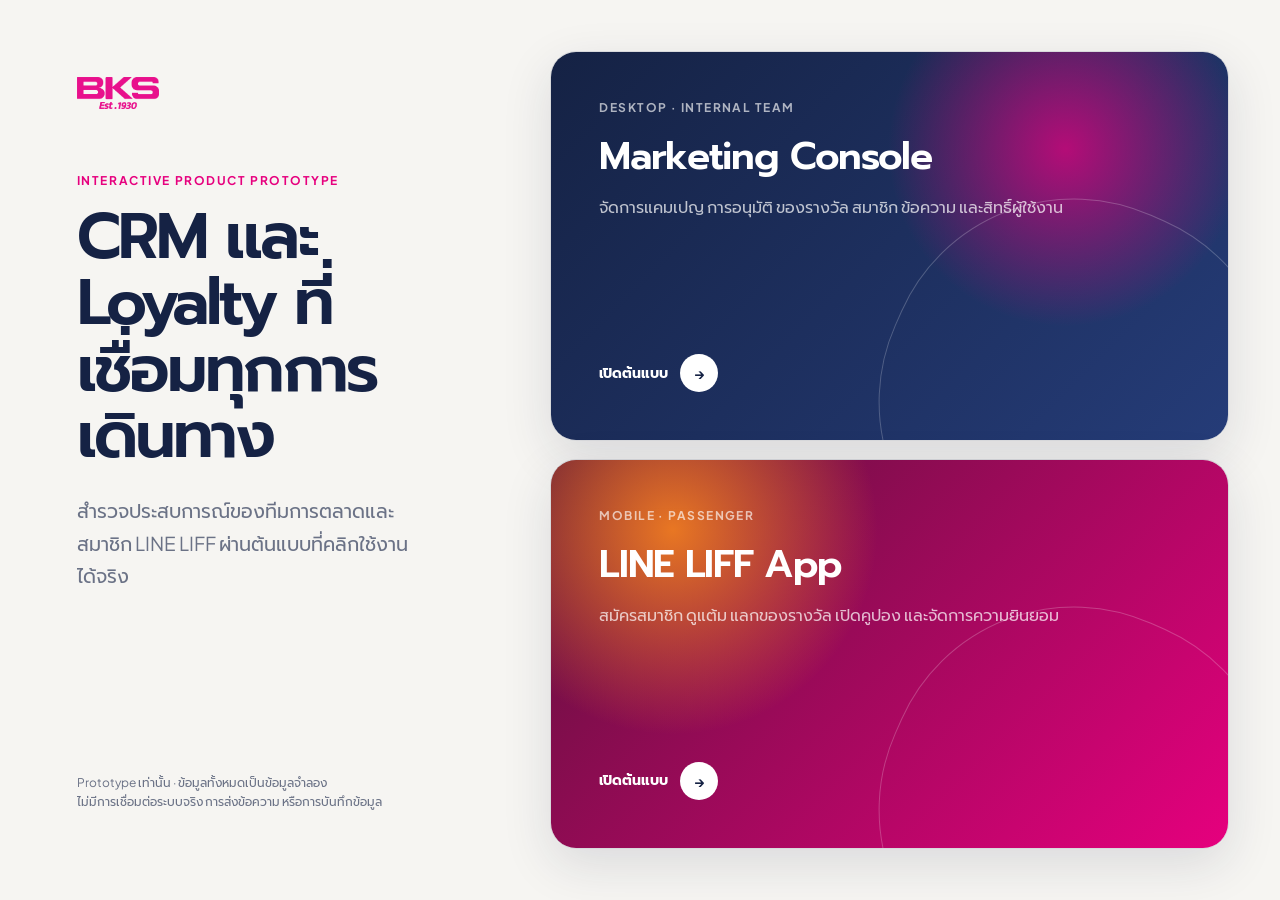
==== index.html @ 8b6a329f "Add reward artwork to LIFF experience" ====
<!doctype html>
<html lang="th">
<head>
  <meta charset="utf-8">
  <meta name="viewport" content="width=device-width, initial-scale=1">
  <meta name="theme-color" content="#152244">
  <title>BKS CRM &amp; LINE LIFF Prototype</title>
  <link rel="preconnect" href="https://fonts.googleapis.com">
  <link rel="preconnect" href="https://fonts.gstatic.com" crossorigin>
  <link href="https://fonts.googleapis.com/css2?family=Prompt:wght@400;500;600;700&amp;family=Plus+Jakarta+Sans:wght@500;600;700&amp;display=swap" rel="stylesheet">
  <style>
    :root { --ink:#152244; --muted:rgba(21,34,68,.62); --line:rgba(21,34,68,.13); --paper:#f6f5f2; --pink:#e6007e; --orange:#f5821f; }
    * { box-sizing:border-box; }
    body { margin:0; min-height:100vh; color:var(--ink); font-family:"Plus Jakarta Sans","Prompt",sans-serif; background:var(--paper); }
    main { min-height:100vh; display:grid; grid-template-columns:minmax(280px,.78fr) minmax(540px,1.22fr); }
    .intro { padding:clamp(36px,6vw,86px); display:flex; flex-direction:column; justify-content:space-between; }
    .brand { height:32px; width:auto; object-fit:contain; object-position:left center; }
    .eyebrow { margin:60px 0 16px; color:var(--pink); font-size:12px; font-weight:700; letter-spacing:.13em; text-transform:uppercase; }
    h1 { max-width:780px; margin:0; font-family:"Prompt",sans-serif; font-size:clamp(40px,5vw,76px); font-weight:600; line-height:1.04; letter-spacing:-.045em; }
    .lede { max-width:620px; margin:24px 0 0; color:var(--muted); font-size:clamp(16px,1.5vw,20px); line-height:1.7; }
    .note { margin-top:48px; color:var(--muted); font-size:12px; line-height:1.6; }
    .choices { padding:clamp(22px,4vw,54px); display:grid; grid-template-rows:1fr 1fr; gap:18px; }
    .card { position:relative; min-height:300px; overflow:hidden; border:1px solid var(--line); border-radius:26px; color:white; text-decoration:none; isolation:isolate; box-shadow:0 16px 50px rgba(21,34,68,.12); transition:transform .35s cubic-bezier(.16,1,.3,1), box-shadow .35s; }
    .card:hover { transform:translateY(-5px); box-shadow:0 24px 65px rgba(21,34,68,.18); }
    .card:focus-visible { outline:4px solid rgba(230,0,126,.3); outline-offset:4px; }
    .card::before { content:""; position:absolute; inset:0; z-index:-2; }
    .console::before { background:radial-gradient(circle at 76% 25%,rgba(230,0,126,.75),transparent 30%),linear-gradient(135deg,#152244 0%,#253c78 100%); }
    .liff::before { background:radial-gradient(circle at 18% 18%,rgba(245,130,31,.9),transparent 32%),linear-gradient(135deg,#5c123a 0%,#e6007e 100%); }
    .card::after { content:""; position:absolute; right:-7%; bottom:-40%; width:58%; aspect-ratio:1; border:1px solid rgba(255,255,255,.22); border-radius:48%; transform:rotate(24deg); z-index:-1; }
    .card-body { height:100%; padding:clamp(26px,4vw,48px); display:flex; flex-direction:column; justify-content:space-between; }
    .kicker { font-size:12px; font-weight:700; letter-spacing:.12em; text-transform:uppercase; opacity:.65; }
    h2 { margin:12px 0 9px; font-family:"Prompt",sans-serif; font-size:clamp(27px,3vw,42px); font-weight:600; letter-spacing:-.035em; }
    .card p { max-width:480px; margin:0; color:rgba(255,255,255,.72); line-height:1.6; }
    .open { margin-top:28px; display:inline-flex; align-items:center; gap:12px; font-size:14px; font-weight:700; }
    .open span { display:grid; place-items:center; width:38px; height:38px; border-radius:50%; background:white; color:var(--ink); transition:transform .35s cubic-bezier(.16,1,.3,1); }
    .card:hover .open span { transform:translateX(5px); }
    @media (max-width:900px) { main{grid-template-columns:1fr}.intro{min-height:auto}.choices{grid-template-rows:none}.card{min-height:280px} }
  </style>
</head>
<body>
  <main>
    <section class="intro">
      <div>
        <img class="brand" src="assets/bks-logo.png" alt="บขส.">
        <p class="eyebrow">Interactive product prototype</p>
        <h1>CRM และ Loyalty ที่เชื่อมทุกการเดินทาง</h1>
        <p class="lede">สำรวจประสบการณ์ของทีมการตลาดและสมาชิก LINE LIFF ผ่านต้นแบบที่คลิกใช้งานได้จริง</p>
      </div>
      <p class="note">Prototype เท่านั้น · ข้อมูลทั้งหมดเป็นข้อมูลจำลอง<br>ไม่มีการเชื่อมต่อระบบจริง การส่งข้อความ หรือการบันทึกข้อมูล</p>
    </section>
    <section class="choices" aria-label="เลือกต้นแบบ">
      <a class="card console" href="console.html">
        <div class="card-body">
          <div><div class="kicker">Desktop · Internal team</div><h2>Marketing Console</h2><p>จัดการแคมเปญ การอนุมัติ ของรางวัล สมาชิก ข้อความ และสิทธิ์ผู้ใช้งาน</p></div>
          <div class="open">เปิดต้นแบบ <span aria-hidden="true">→</span></div>
        </div>
      </a>
      <a class="card liff" href="liff.html?v=4">
        <div class="card-body">
          <div><div class="kicker">Mobile · Passenger</div><h2>LINE LIFF App</h2><p>สมัครสมาชิก ดูแต้ม แลกของรางวัล เปิดคูปอง และจัดการความยินยอม</p></div>
          <div class="open">เปิดต้นแบบ <span aria-hidden="true">→</span></div>
        </div>
      </a>
    </section>
  </main>
</body>
</html>
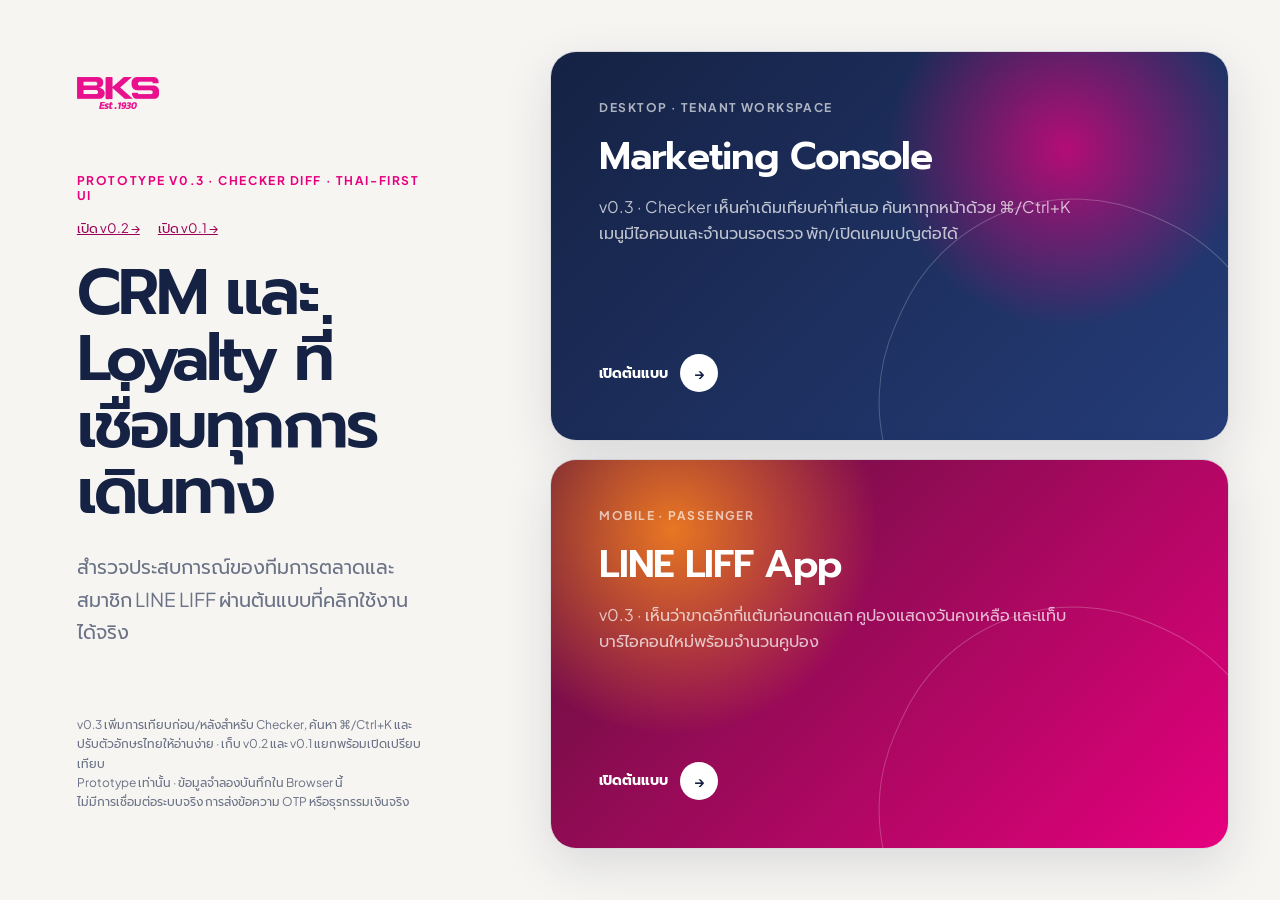
==== commit 9bc4d41a: "Add versioned prototypes and v0.3 checker-diff release Restructure the prototype into preserved vers" ====
--- a/index.html
+++ b/index.html
@@ -42,22 +42,22 @@
     <section class="intro">
       <div>
         <img class="brand" src="assets/bks-logo.png" alt="บขส.">
-        <p class="eyebrow">Interactive product prototype</p>
+        <p class="eyebrow">Prototype v0.3 · Checker diff · Thai-first UI</p><p style="margin:0 0 22px;font-size:13px;display:flex;gap:18px;flex-wrap:wrap"><a href="v0.2/console.html" style="color:#9c0054">เปิด v0.2 →</a><a href="v0.1/index.html" style="color:#9c0054">เปิด v0.1 →</a></p>
         <h1>CRM และ Loyalty ที่เชื่อมทุกการเดินทาง</h1>
         <p class="lede">สำรวจประสบการณ์ของทีมการตลาดและสมาชิก LINE LIFF ผ่านต้นแบบที่คลิกใช้งานได้จริง</p>
       </div>
-      <p class="note">Prototype เท่านั้น · ข้อมูลทั้งหมดเป็นข้อมูลจำลอง<br>ไม่มีการเชื่อมต่อระบบจริง การส่งข้อความ หรือการบันทึกข้อมูล</p>
+      <p class="note">v0.3 เพิ่มการเทียบก่อน/หลังสำหรับ Checker, ค้นหา ⌘/Ctrl+K และปรับตัวอักษรไทยให้อ่านง่าย · เก็บ v0.2 และ v0.1 แยกพร้อมเปิดเปรียบเทียบ<br>Prototype เท่านั้น · ข้อมูลจำลองบันทึกใน Browser นี้<br>ไม่มีการเชื่อมต่อระบบจริง การส่งข้อความ OTP หรือธุรกรรมเงินจริง</p>
     </section>
     <section class="choices" aria-label="เลือกต้นแบบ">
-      <a class="card console" href="console.html">
+      <a class="card console" href="v0.3/console.html">
         <div class="card-body">
-          <div><div class="kicker">Desktop · Internal team</div><h2>Marketing Console</h2><p>จัดการแคมเปญ การอนุมัติ ของรางวัล สมาชิก ข้อความ และสิทธิ์ผู้ใช้งาน</p></div>
+          <div><div class="kicker">Desktop · Tenant workspace</div><h2>Marketing Console</h2><p>v0.3 · Checker เห็นค่าเดิมเทียบค่าที่เสนอ ค้นหาทุกหน้าด้วย ⌘/Ctrl+K เมนูมีไอคอนและจำนวนรอตรวจ พัก/เปิดแคมเปญต่อได้</p></div>
           <div class="open">เปิดต้นแบบ <span aria-hidden="true">→</span></div>
         </div>
       </a>
-      <a class="card liff" href="liff.html?v=4">
+      <a class="card liff" href="v0.3/liff.html">
         <div class="card-body">
-          <div><div class="kicker">Mobile · Passenger</div><h2>LINE LIFF App</h2><p>สมัครสมาชิก ดูแต้ม แลกของรางวัล เปิดคูปอง และจัดการความยินยอม</p></div>
+          <div><div class="kicker">Mobile · Passenger</div><h2>LINE LIFF App</h2><p>v0.3 · เห็นว่าขาดอีกกี่แต้มก่อนกดแลก คูปองแสดงวันคงเหลือ และแท็บบาร์ไอคอนใหม่พร้อมจำนวนคูปอง</p></div>
           <div class="open">เปิดต้นแบบ <span aria-hidden="true">→</span></div>
         </div>
       </a>
